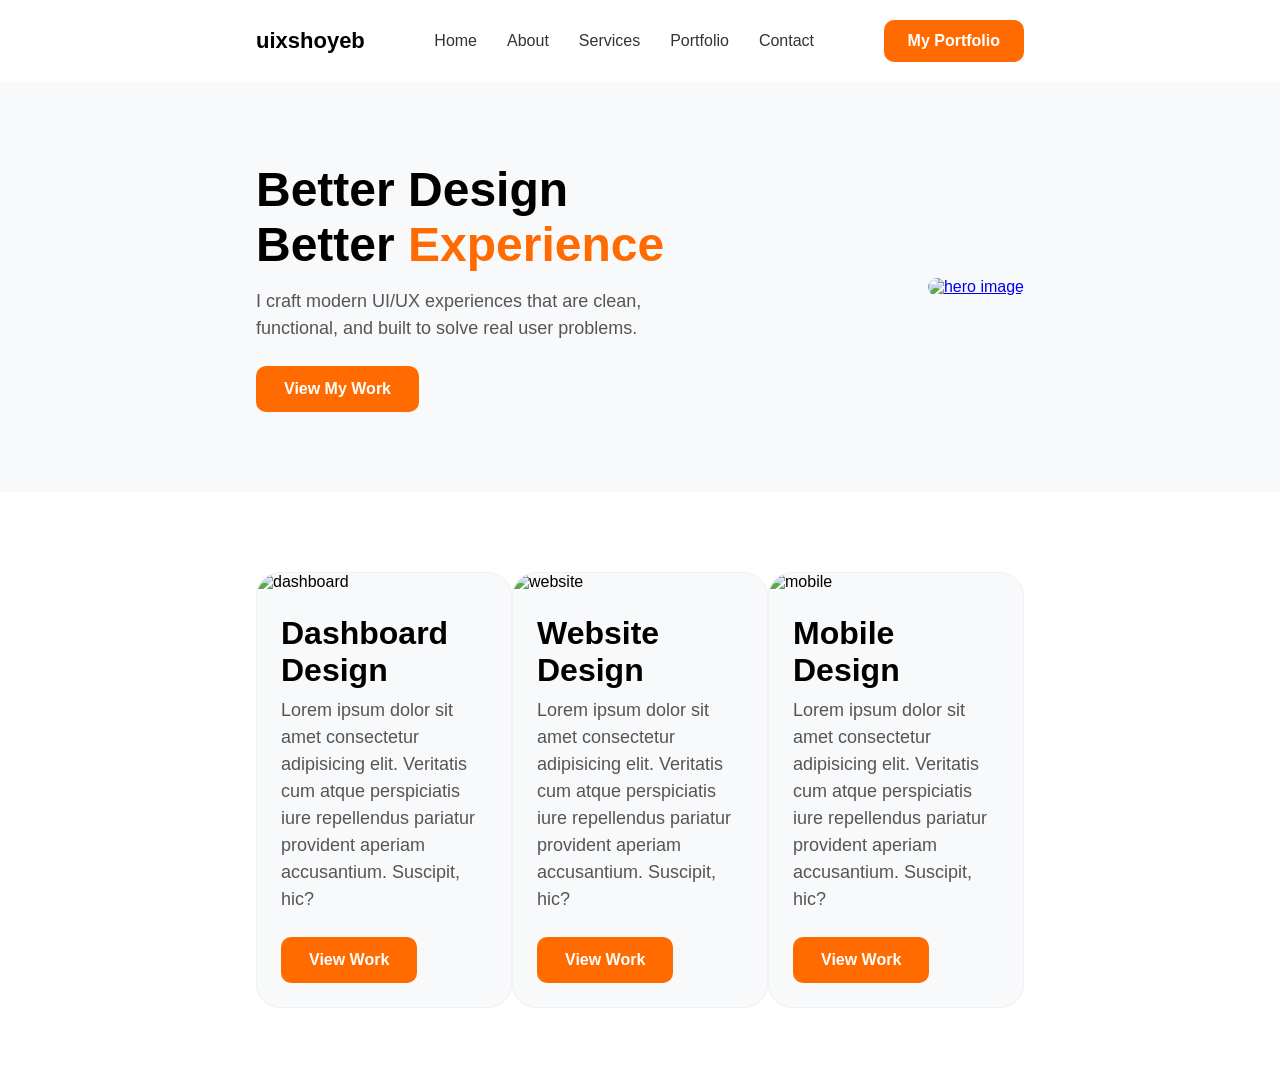
==== index.html @ 98ca2147 "Update index.html" ====
<!DOCTYPE html>
<html lang="en">
<head>
    <meta charset="UTF-8">
    <title>uixshoyeb</title>
    <link rel="stylesheet" href="index.css">
</head>
<body>
    
<header>

<nav class="navbar">

<div class="logo">
uixshoyeb
</div>

<ul class="nav-links">
<li><a href="#">Home</a></li>
<li><a href="#">About</a></li>
<li><a href="#">Services</a></li>
<li><a href="#">Portfolio</a></li>
<li><a href="#">Contact</a></li>
</ul>

<a href="https://dribbble.com/uixshoyeb" class="nav-btn">My Portfolio</a>

</nav>

</header>

<!--S H O Y E B-->

<main>

    <section class="hero">

    <div class="hero-text">
        <h1>Better Design Better <span>Experience</span></h1>

        <p>
            I craft modern UI/UX experiences that are clean, functional, and built to solve real user problems.
        </p>

        <a href="https://dribbble.com/uixshoyeb" class="hero-btn">View My Work</a>
    </div>

    <div class="hero-image">
        <a href="https://dribbble.com/shots/27099235-Grocery-Landing-Page-Card-UI">
        <img src="https://cdn.dribbble.com/userupload/46779617/file/93b9b56679390bc00d65baaa5de733f1.png?resize=2048x1536&vertical=center" alt="hero image">
        </a>
    </div>

</section>

<section class="feature">

    <div class="card">
        <img src="https://cdn.dribbble.com/userupload/46926522/file/22f473eaccc4e7205e17c5c2a4a3a39d.png?resize=3810x2858&vertical=center" alt="dashboard" class="card-img">

        <div class="card-content">
            <h3>Dashboard Design</h3>
            <p>Lorem ipsum dolor sit amet consectetur adipisicing elit. Veritatis cum atque perspiciatis iure repellendus pariatur provident aperiam accusantium. Suscipit, hic?</p>
        
        <a href="https://dribbble.com/shots/27142534-Product-Listing-Page-E-commerce-Dashboard" class="card1-btn">View Work</a>
        </div>
    </div>

        <div class="card">
        <img src="https://cdn.dribbble.com/userupload/46892197/file/55f66c366b538af5152b3742d541827c.png?resize=4000x3000&vertical=center" alt="website" class="card-img">

        <div class="card-content">
            <h3>Website Design</h3>
            <p>Lorem ipsum dolor sit amet consectetur adipisicing elit. Veritatis cum atque perspiciatis iure repellendus pariatur provident aperiam accusantium. Suscipit, hic?</p>
        
        <a href="https://dribbble.com/shots/27132740-Food-Delivery-Mobile-App-Landing-Page" class="card2-btn">View Work</a>
        </div>
    </div>

        <div class="card">
        <img src="https://cdn.dribbble.com/userupload/46906497/file/2f529f91ceb2d42ddcf675f1a8cc7bd6.png?resize=4000x3000&vertical=center" alt="mobile" class="card-img">

        <div class="card-content">
            <h3>Mobile Design</h3>
            <p>Lorem ipsum dolor sit amet consectetur adipisicing elit. Veritatis cum atque perspiciatis iure repellendus pariatur provident aperiam accusantium. Suscipit, hic?</p>
        
        <a href="https://dribbble.com/shots/27136719-Filter-Profile-Page-Food-Delivery-Mobile-App" class="card3-btn">View Work</a>
        </div>
    </div>


</section>
</main>    
</body>
</html>
---- index.css ----
*{
    margin:0;
    padding:0;
    box-sizing:border-box;
    font-family: 'Gill Sans', 'Gill Sans MT', Calibri, 'Trebuchet MS', sans-serif;
    box-sizing: border-box;
}

/* ---------- NAVBAR ---------- */

.navbar{
    display:flex;
    justify-content:space-between;
    align-items:center;
    padding:20px 20%;
    background:white;
}

.logo{
    font-size:22px;
    font-weight:700;
}

.nav-links{
    display:flex;
    list-style:none;
    gap:30px;
}

.nav-links a{
    text-decoration:none;
    color:#333;
    font-size:16px;
    font-weight:500;
}

.nav-links a:hover{
    color:#ff6b00;
}

.nav-btn{
    padding:12px 24px;
    background:#ff6b00;
    color:white;
    text-decoration:none;
    border-radius:10px;
    font-weight:600;
    corner-shape: superellipse(1);
}

.nav-btn:hover{
    background:#e55a00;
}

/* ---------- HERO SECTION ---------- */

.hero{
    display:flex;
    align-items:center;
    justify-content:space-between;
    padding:80px 20%;
    background:#f8f9fb;
}

.hero-text{
    max-width:450px;
}

.hero-text h1{
    font-size:48px;
    margin-bottom:16px;
}

.hero-text p{
    font-size:18px;
    color:#555;
    margin-bottom:24px;
    line-height: 1.5;
}

.hero-btn{
    display:inline-block;
    padding:14px 28px;
    background:#ff6b00;
    color:white;
    text-decoration:none;
    border-radius:10px;
    font-weight:600;
    corner-shape: superellipse(1);
}

.hero-btn:hover{
    background:#e55a00;
}

.hero-image img{
    width:450px;
    border-radius:24px;
    corner-shape: superellipse(1);
}

span{
    color: #ff6b00;
}

/*S H O Y E B*/

.card {
    width: 450px;
    border-radius: 24px;
    background-color: #f8f9fb;
    overflow: hidden;
    border: 1.5px solid #f0f0f0;
}

.card-img {
    width: 100%;
    display: block;
}

.card-content {
    padding: 24px;
}

.feature {
    display: flex;
    justify-content:space-between;
    align-items: center;
    padding:80px 20%;
}

.card-content h3 {
    margin-bottom: 8px;
    font-size: 32px;
}

.card-content p {
    margin-bottom: 24px;
    font-size: 18px;
    line-height: 1.5;
    color: #555;
}

.card-content a {
    display:inline-block;
    padding:14px 28px;
    background:#ff6b00;
    color:white;
    text-decoration:none;
    border-radius:10px;
    font-weight:600;
    corner-shape: superellipse(1);
}

.card:hover {
    transform:translateY(-6px);
    box-shadow:0 10px 25px #e6e6e6;
}
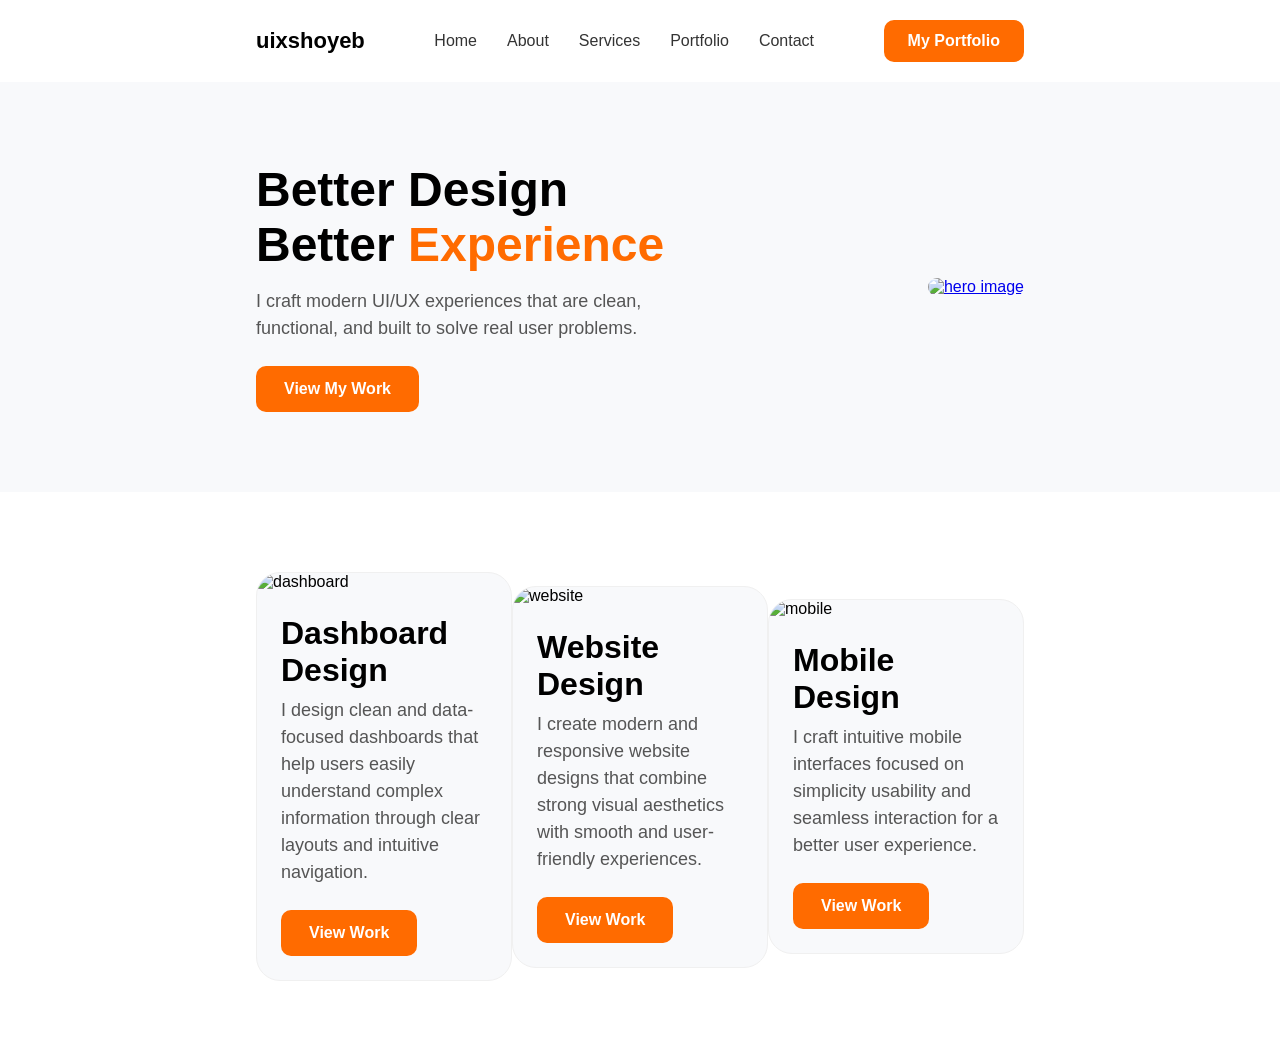
==== commit 49143965: "Revise content and descriptions in index.html Updated the content and descriptions in the index.html" ====
--- a/index.html
+++ b/index.html
@@ -60,7 +60,7 @@
 
         <div class="card-content">
             <h3>Dashboard Design</h3>
-            <p>Lorem ipsum dolor sit amet consectetur adipisicing elit. Veritatis cum atque perspiciatis iure repellendus pariatur provident aperiam accusantium. Suscipit, hic?</p>
+            <p>I design clean and data-focused dashboards that help users easily understand complex information through clear layouts and intuitive navigation.</p>
         
         <a href="https://dribbble.com/shots/27142534-Product-Listing-Page-E-commerce-Dashboard" class="card1-btn">View Work</a>
         </div>
@@ -71,7 +71,7 @@
 
         <div class="card-content">
             <h3>Website Design</h3>
-            <p>Lorem ipsum dolor sit amet consectetur adipisicing elit. Veritatis cum atque perspiciatis iure repellendus pariatur provident aperiam accusantium. Suscipit, hic?</p>
+            <p>I create modern and responsive website designs that combine strong visual aesthetics with smooth and user-friendly experiences.</p>
         
         <a href="https://dribbble.com/shots/27132740-Food-Delivery-Mobile-App-Landing-Page" class="card2-btn">View Work</a>
         </div>
@@ -82,7 +82,7 @@
 
         <div class="card-content">
             <h3>Mobile Design</h3>
-            <p>Lorem ipsum dolor sit amet consectetur adipisicing elit. Veritatis cum atque perspiciatis iure repellendus pariatur provident aperiam accusantium. Suscipit, hic?</p>
+            <p>I craft intuitive mobile interfaces focused on simplicity usability and seamless interaction for a better user experience.</p>
         
         <a href="https://dribbble.com/shots/27136719-Filter-Profile-Page-Food-Delivery-Mobile-App" class="card3-btn">View Work</a>
         </div>
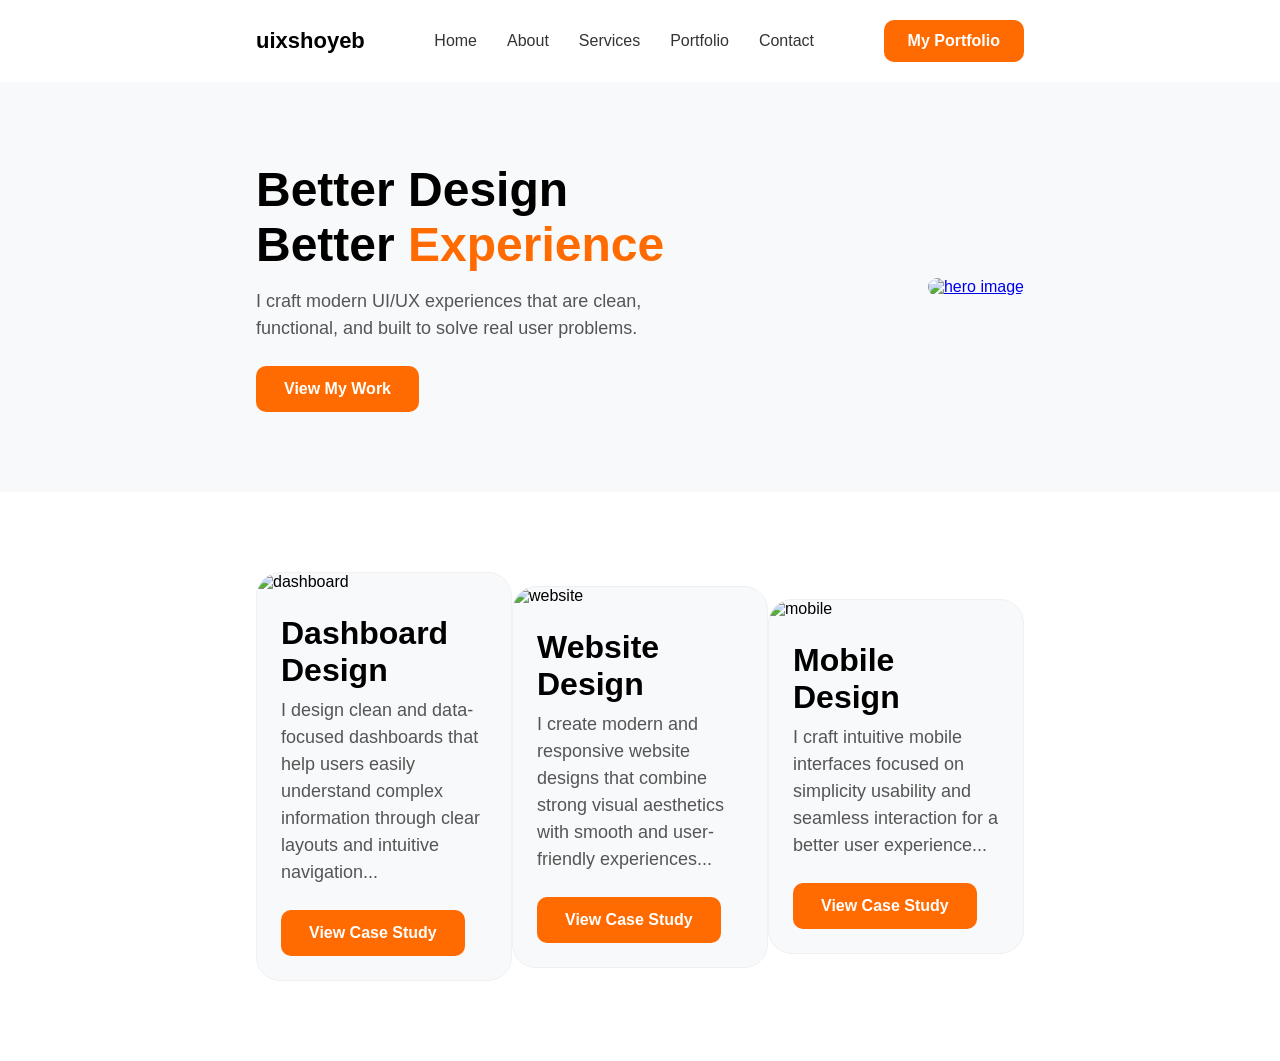
==== commit 75367f41: "Fix HTML formatting and update content" ====
--- a/index.html
+++ b/index.html
@@ -60,9 +60,9 @@
 
         <div class="card-content">
             <h3>Dashboard Design</h3>
-            <p>I design clean and data-focused dashboards that help users easily understand complex information through clear layouts and intuitive navigation.</p>
+            <p>I design clean and data-focused dashboards that help users easily understand complex information through clear layouts and intuitive navigation...</p>
         
-        <a href="https://dribbble.com/shots/27142534-Product-Listing-Page-E-commerce-Dashboard" class="card1-btn">View Work</a>
+        <a href="https://dribbble.com/shots/27142534-Product-Listing-Page-E-commerce-Dashboard" class="card1-btn">View Case Study</a>
         </div>
     </div>
 
@@ -71,9 +71,9 @@
 
         <div class="card-content">
             <h3>Website Design</h3>
-            <p>I create modern and responsive website designs that combine strong visual aesthetics with smooth and user-friendly experiences.</p>
+            <p>I create modern and responsive website designs that combine strong visual aesthetics with smooth and user-friendly experiences...</p>
         
-        <a href="https://dribbble.com/shots/27132740-Food-Delivery-Mobile-App-Landing-Page" class="card2-btn">View Work</a>
+        <a href="https://dribbble.com/shots/27132740-Food-Delivery-Mobile-App-Landing-Page" class="card2-btn">View Case Study</a>
         </div>
     </div>
 
@@ -82,9 +82,9 @@
 
         <div class="card-content">
             <h3>Mobile Design</h3>
-            <p>I craft intuitive mobile interfaces focused on simplicity usability and seamless interaction for a better user experience.</p>
+            <p>I craft intuitive mobile interfaces focused on simplicity usability and seamless interaction for a better user experience...</p>
         
-        <a href="https://dribbble.com/shots/27136719-Filter-Profile-Page-Food-Delivery-Mobile-App" class="card3-btn">View Work</a>
+        <a href="https://dribbble.com/shots/27136719-Filter-Profile-Page-Food-Delivery-Mobile-App" class="card3-btn">View Case Study</a>
         </div>
     </div>
 
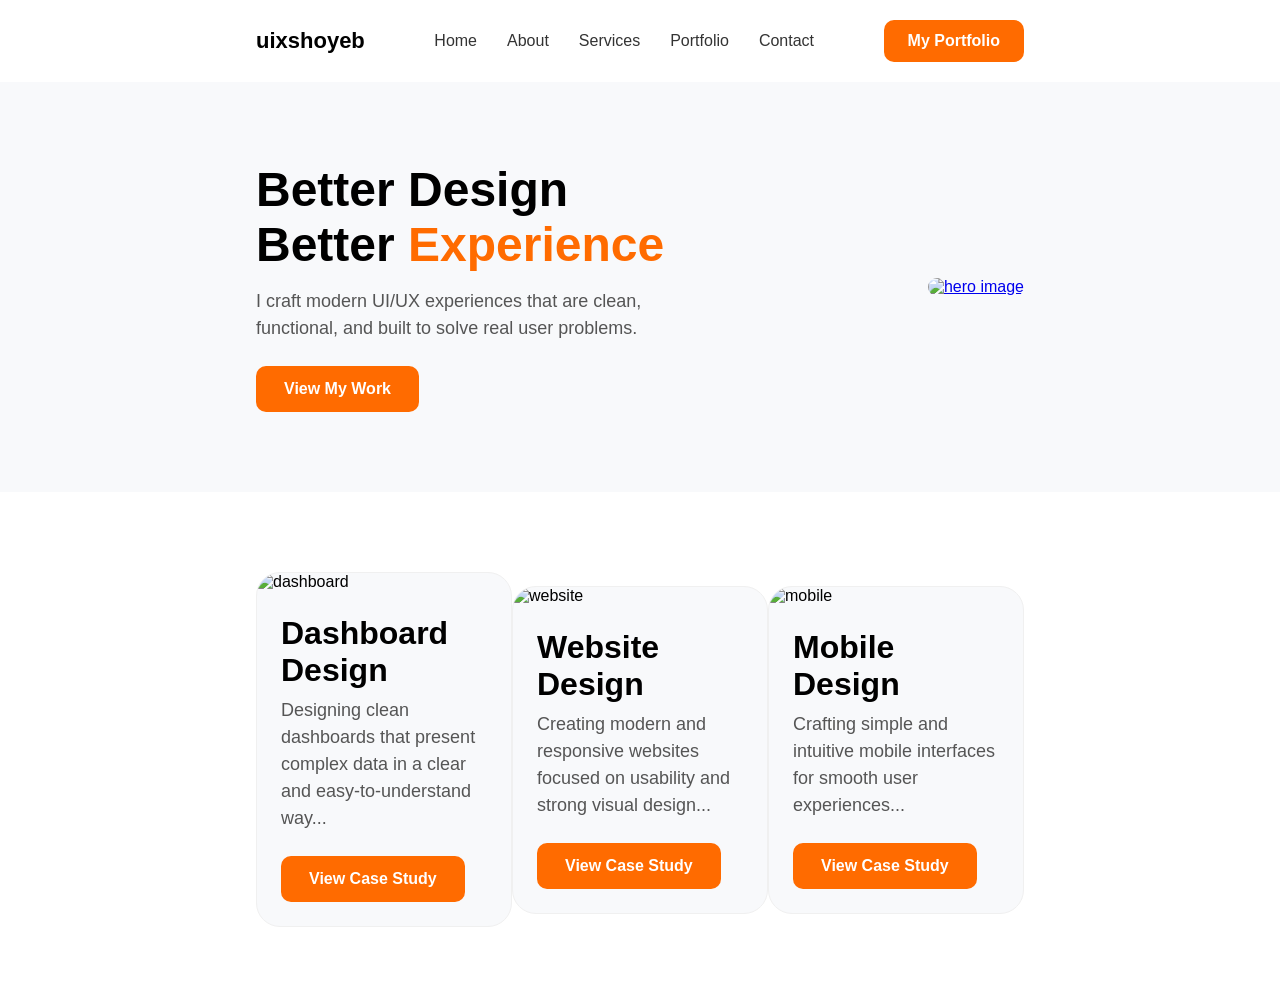
==== commit 9bd40a8b: "Fix HTML encoding issues in index.html" ====
--- a/index.html
+++ b/index.html
@@ -60,7 +60,7 @@
 
         <div class="card-content">
             <h3>Dashboard Design</h3>
-            <p>I design clean and data-focused dashboards that help users easily understand complex information through clear layouts and intuitive navigation...</p>
+            <p>Designing clean dashboards that present complex data in a clear and easy-to-understand way...</p>
         
         <a href="https://dribbble.com/shots/27142534-Product-Listing-Page-E-commerce-Dashboard" class="card1-btn">View Case Study</a>
         </div>
@@ -71,7 +71,7 @@
 
         <div class="card-content">
             <h3>Website Design</h3>
-            <p>I create modern and responsive website designs that combine strong visual aesthetics with smooth and user-friendly experiences...</p>
+            <p>Creating modern and responsive websites focused on usability and strong visual design...</p>
         
         <a href="https://dribbble.com/shots/27132740-Food-Delivery-Mobile-App-Landing-Page" class="card2-btn">View Case Study</a>
         </div>
@@ -82,7 +82,7 @@
 
         <div class="card-content">
             <h3>Mobile Design</h3>
-            <p>I craft intuitive mobile interfaces focused on simplicity usability and seamless interaction for a better user experience...</p>
+            <p>Crafting simple and intuitive mobile interfaces for smooth user experiences...</p>
         
         <a href="https://dribbble.com/shots/27136719-Filter-Profile-Page-Food-Delivery-Mobile-App" class="card3-btn">View Case Study</a>
         </div>
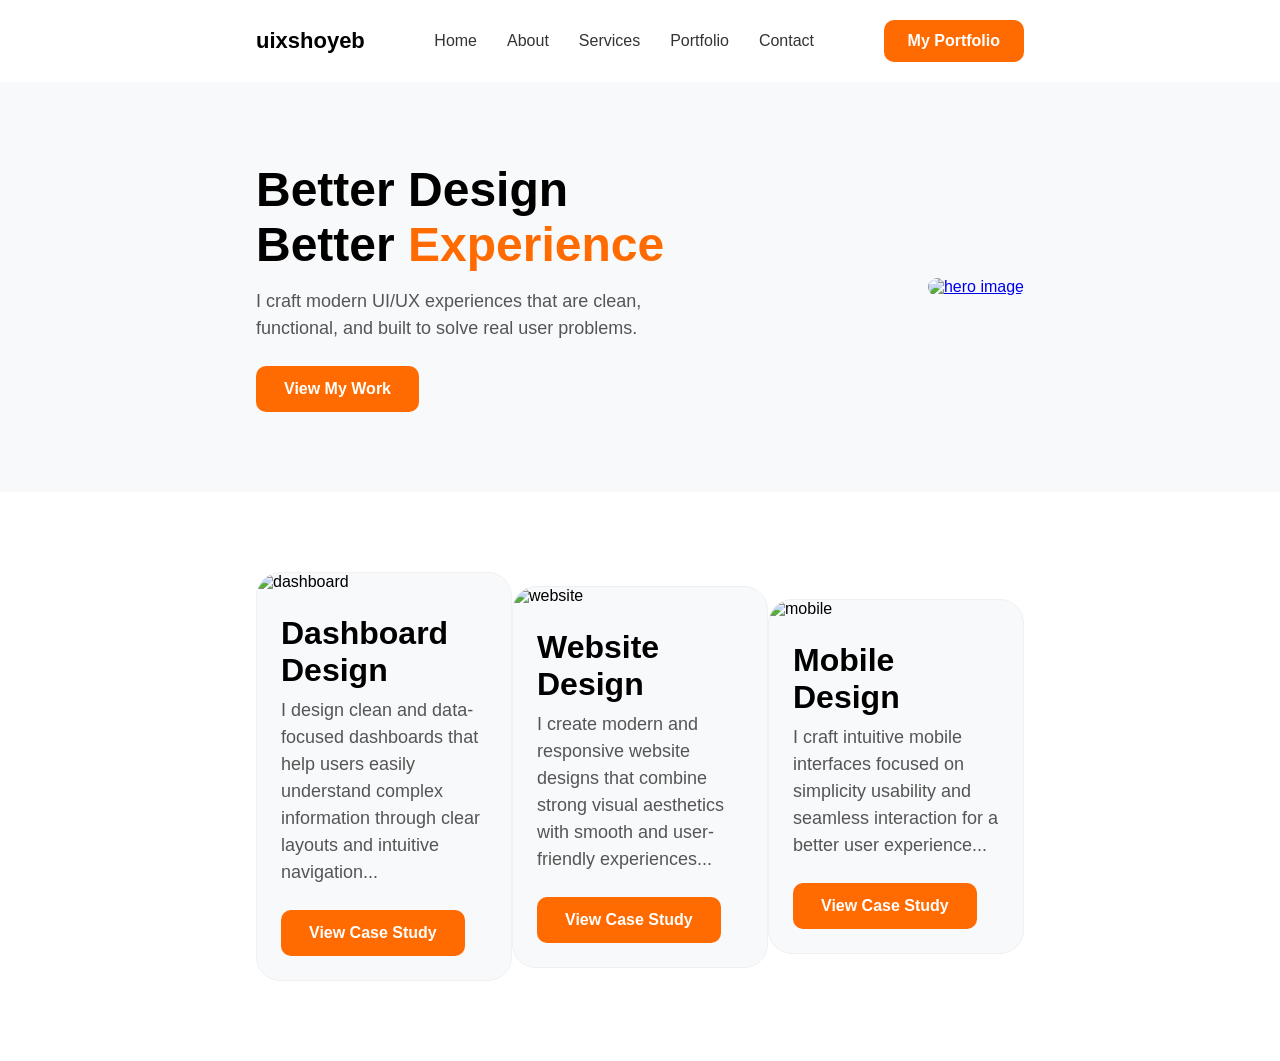
==== commit 6023e782: "Fix HTML formatting and structure" ====
--- a/index.html
+++ b/index.html
@@ -60,7 +60,7 @@
 
         <div class="card-content">
             <h3>Dashboard Design</h3>
-            <p>Designing clean dashboards that present complex data in a clear and easy-to-understand way...</p>
+            <p>I design clean and data-focused dashboards that help users easily understand complex information through clear layouts and intuitive navigation...</p>
         
         <a href="https://dribbble.com/shots/27142534-Product-Listing-Page-E-commerce-Dashboard" class="card1-btn">View Case Study</a>
         </div>
@@ -71,7 +71,7 @@
 
         <div class="card-content">
             <h3>Website Design</h3>
-            <p>Creating modern and responsive websites focused on usability and strong visual design...</p>
+            <p>I create modern and responsive website designs that combine strong visual aesthetics with smooth and user-friendly experiences...</p>
         
         <a href="https://dribbble.com/shots/27132740-Food-Delivery-Mobile-App-Landing-Page" class="card2-btn">View Case Study</a>
         </div>
@@ -82,7 +82,7 @@
 
         <div class="card-content">
             <h3>Mobile Design</h3>
-            <p>Crafting simple and intuitive mobile interfaces for smooth user experiences...</p>
+            <p>I craft intuitive mobile interfaces focused on simplicity usability and seamless interaction for a better user experience...</p>
         
         <a href="https://dribbble.com/shots/27136719-Filter-Profile-Page-Food-Delivery-Mobile-App" class="card3-btn">View Case Study</a>
         </div>
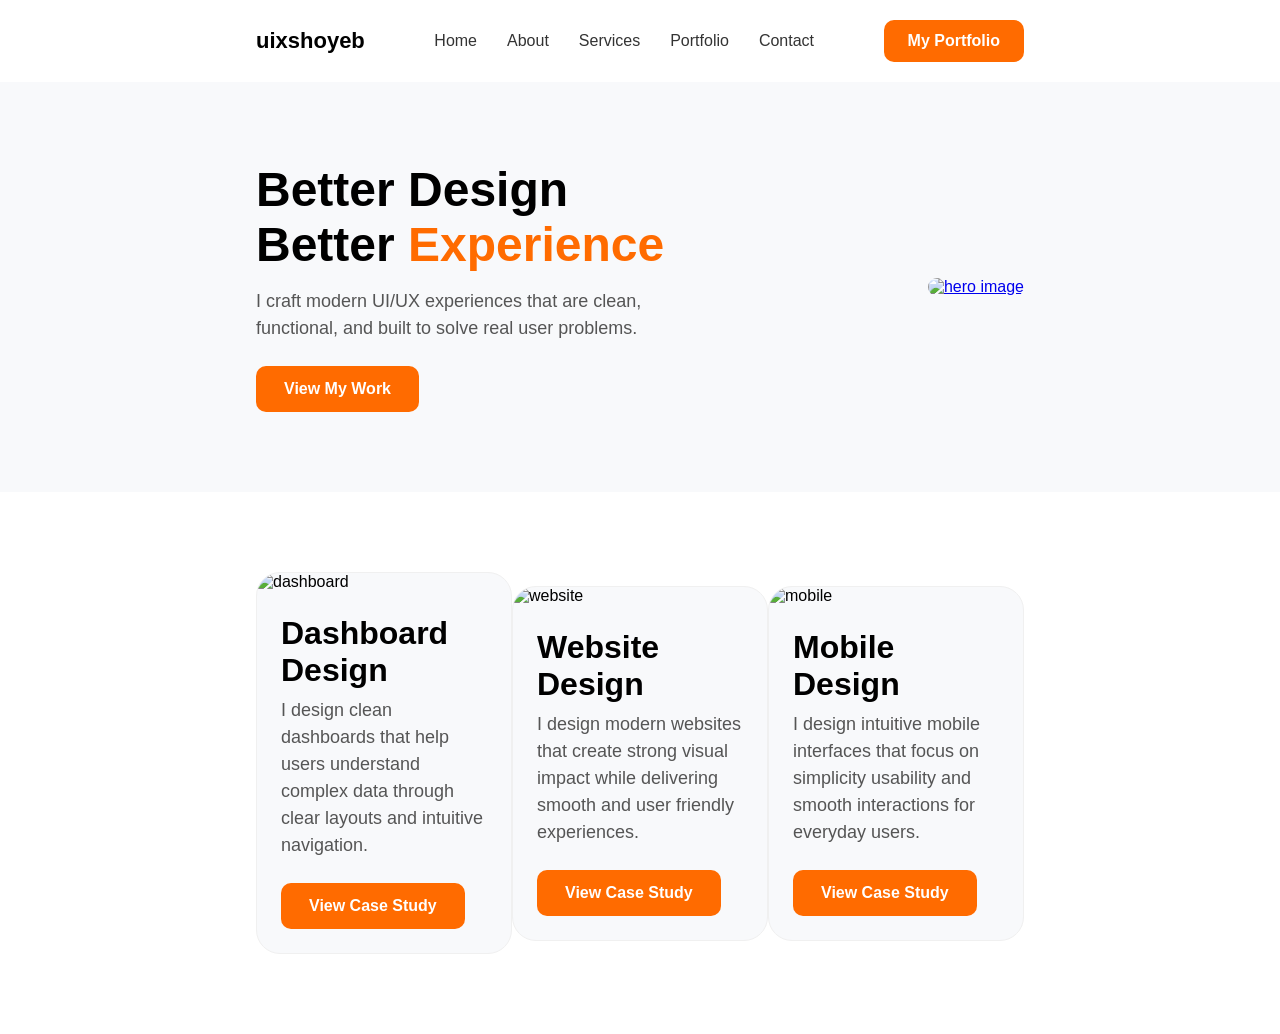
==== commit 1d793557: "Fix HTML encoding issues in index.html" ====
--- a/index.html
+++ b/index.html
@@ -60,7 +60,7 @@
 
         <div class="card-content">
             <h3>Dashboard Design</h3>
-            <p>I design clean and data-focused dashboards that help users easily understand complex information through clear layouts and intuitive navigation...</p>
+            <p>I design clean dashboards that help users understand complex data through clear layouts and intuitive navigation.</p>
         
         <a href="https://dribbble.com/shots/27142534-Product-Listing-Page-E-commerce-Dashboard" class="card1-btn">View Case Study</a>
         </div>
@@ -71,7 +71,7 @@
 
         <div class="card-content">
             <h3>Website Design</h3>
-            <p>I create modern and responsive website designs that combine strong visual aesthetics with smooth and user-friendly experiences...</p>
+            <p>I design modern websites that create strong visual impact while delivering smooth and user friendly experiences.</p>
         
         <a href="https://dribbble.com/shots/27132740-Food-Delivery-Mobile-App-Landing-Page" class="card2-btn">View Case Study</a>
         </div>
@@ -82,7 +82,7 @@
 
         <div class="card-content">
             <h3>Mobile Design</h3>
-            <p>I craft intuitive mobile interfaces focused on simplicity usability and seamless interaction for a better user experience...</p>
+            <p>I design intuitive mobile interfaces that focus on simplicity usability and smooth interactions for everyday users.</p>
         
         <a href="https://dribbble.com/shots/27136719-Filter-Profile-Page-Food-Delivery-Mobile-App" class="card3-btn">View Case Study</a>
         </div>
